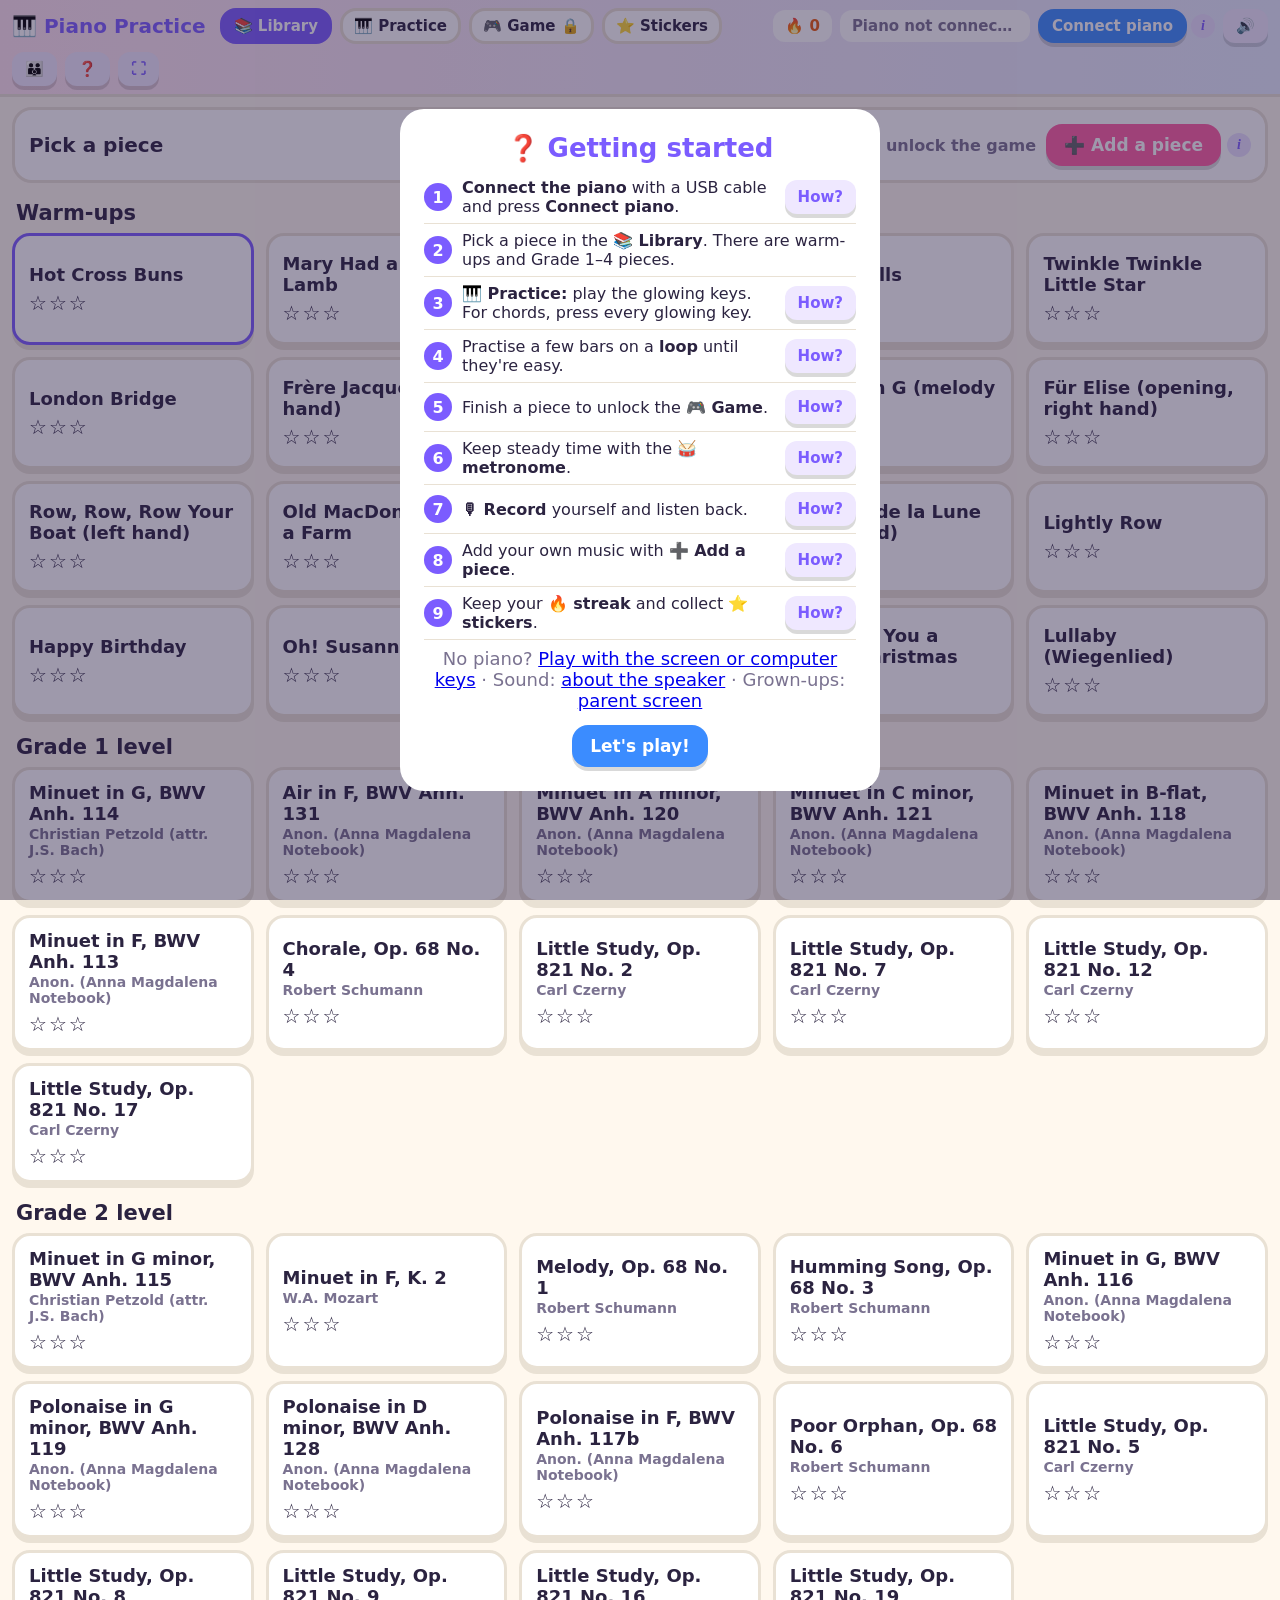
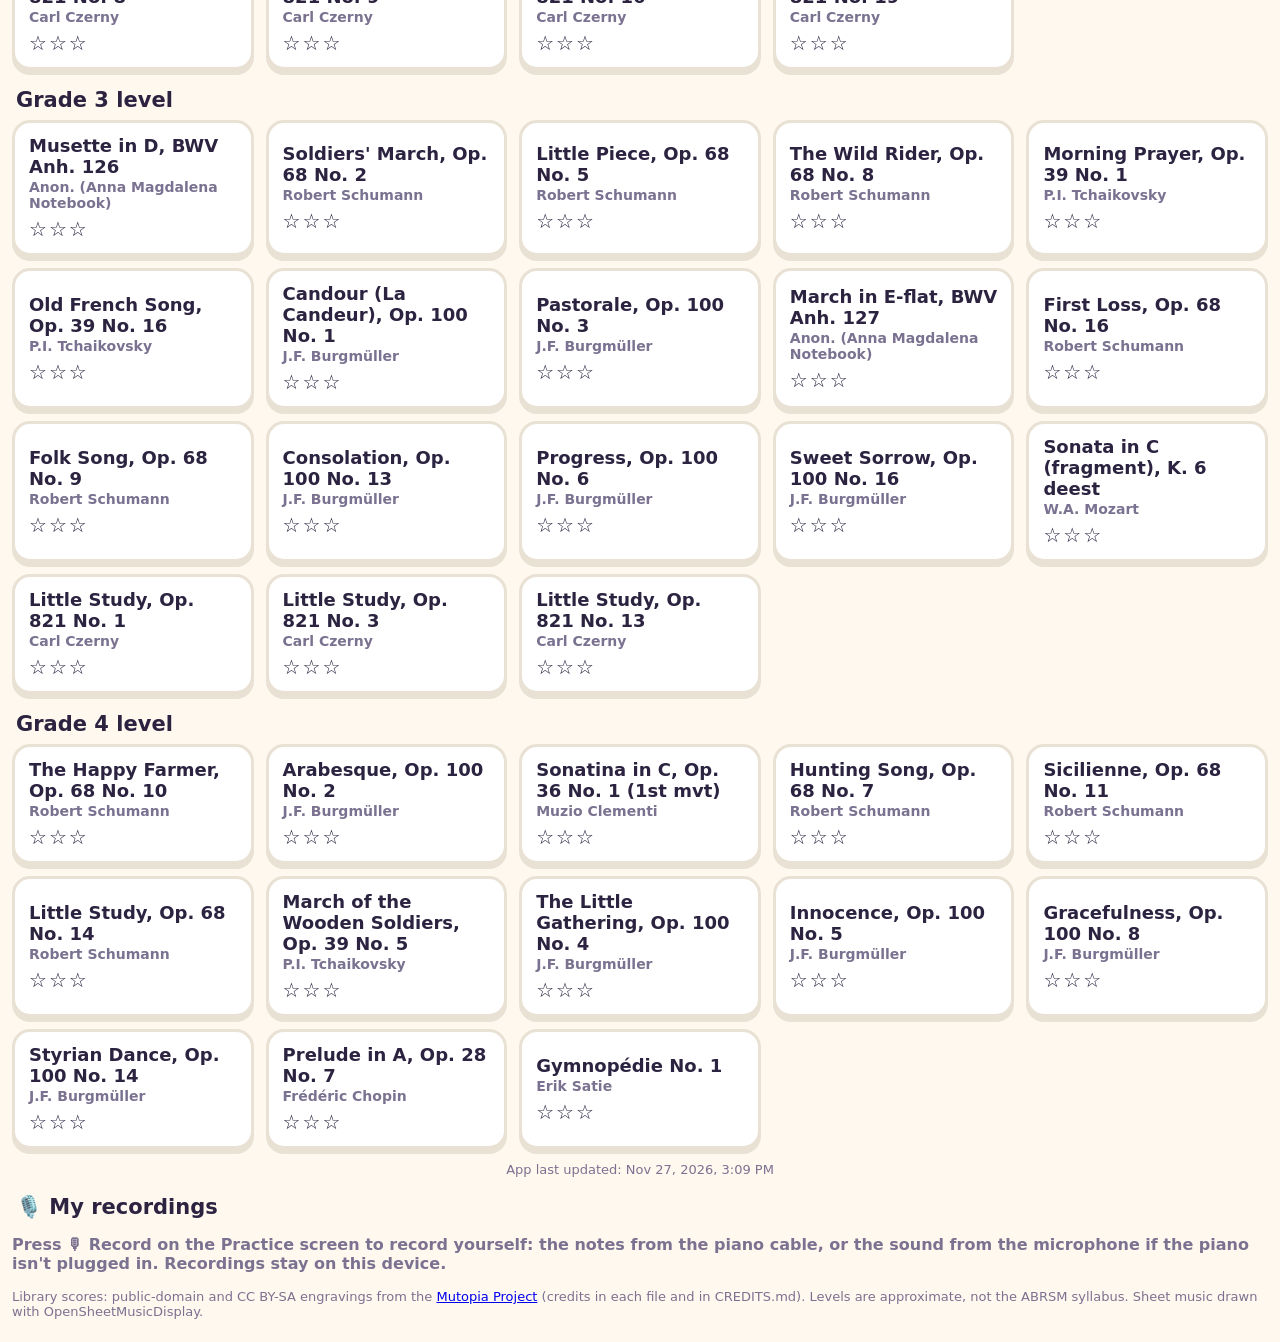
==== index.html @ 5d1c5617 "Celebrations with GSAP: pop-ups bounce in; result screens play out step by step (counts up, stars po" ====
<!doctype html>
<html lang="en">
<head>
<meta charset="utf-8">
<meta name="app-version" content="20261127150904" data-updated="2026-11-27T15:09:04Z">
<meta name="viewport" content="width=device-width,initial-scale=1">
<meta name="theme-color" content="#7b5cff">
<title>Piano Practice</title>
<link rel="manifest" href="manifest.webmanifest">
<link rel="icon" href="icon.svg" type="image/svg+xml">
<link rel="stylesheet" href="style.css?v=20261127150904">
</head>
<body>
<header>
  <h1 id="appTitle">🎹 Piano Practice</h1>
  <span class="tabs" id="tabs">
    <button data-screen="library" class="active">📚 Library</button>
    <button data-screen="practice">🎹 Practice</button>
    <button data-screen="game" id="gameTab">🎮 Game 🔒</button>
    <button data-screen="stickers">⭐ Stickers</button>
  </span>
  <span class="spacer"></span>
  <span id="streakPill" class="pill">🔥 0</span>
  <span id="status">Piano not connected</span>
  <button id="connectBtn">Connect piano</button>
  <button id="soundBtn" class="ghost small">🔈 Sound: off</button>
  <button id="parentBtn" class="ghost small" title="Grown-ups: hold for 3 seconds">👪</button>
  <button id="kbModeBtn" class="hidden">⌨️</button>
  <button id="helpBtn" class="ghost small" title="Getting started — how everything works">❓</button>
  <button id="fsBtn" class="ghost small" title="Full screen">⛶</button>
</header>
<main>
  <div class="card hidden" id="kbhelp">
    Computer keys: white <kbd>A</kbd><kbd>S</kbd><kbd>D</kbd><kbd>F</kbd><kbd>G</kbd><kbd>H</kbd><kbd>J</kbd><kbd>K</kbd><kbd>L</kbd><kbd>;</kbd><kbd>'</kbd>,
    black <kbd>W</kbd><kbd>E</kbd><kbd>T</kbd><kbd>Y</kbd><kbd>U</kbd><kbd>O</kbd><kbd>P</kbd>. <kbd>Z</kbd>/<kbd>X</kbd> octave down/up, <kbd>A</kbd> = <b id="kbBase">C4</b>.
    You can also tap the keys on screen.
  </div>

  <!-- LIBRARY -->
  <section class="screen active" id="screen-library">
    <div class="card row">
      <b class="big-label">Pick a piece</b>
      <span class="spacer"></span>
      <span id="todayTxt" class="muted"></span>
      <label class="button-like">➕ Add a piece<input type="file" id="importFile" accept=".musicxml,.xml,.mxl,.mid,.midi" hidden></label>
    </div>
    <div id="libList"></div>
    <p id="updatedTxt" class="muted small-print" style="text-align:center"></p>
    <div id="recList"></div>
    <p class="muted small-print" id="credits"></p>
  </section>

  <!-- PRACTICE -->
  <section class="screen" id="screen-practice">
    <div class="card toolbar row">
      <div class="titleblock"><p id="pieceTitle"></p><span id="progressTxt" class="muted"></span></div>
      <span class="seg row" id="handSeg">
        <button data-hand="R" class="small">Right</button>
        <button data-hand="both" class="small">Both</button>
        <button data-hand="L" class="small">Left</button>
      </span>
      <label class="muted">Bars <input type="number" id="barFrom" min="1" value="1">–<input type="number" id="barTo" min="1" value="1"></label>
      <input type="checkbox" id="loopChk" hidden>
      <span class="spacer"></span>
      <button id="metroBtn" class="ghost small">🥁 Metronome</button>
      <button id="recBtn" class="ghost small">🎙 Record</button>
      <span class="btngrp"><button id="listenBtn" class="ghost small">▶ Listen</button>
      <button id="repeatBtn" class="ghost small" aria-pressed="false" title="Start again from the beginning, over and over">🔁 Repeat</button></span>
      <button id="restartBtn" class="ghost small" title="Start again from the first bar">↺</button>
      <button id="zoomOut" class="ghost small" title="Smaller music">A−</button>
      <button id="zoomIn" class="ghost small" title="Bigger music">A+</button>
    </div>
    <div id="metroPanel" class="metropanel card hidden" role="dialog" aria-label="Metronome">
      <div class="row mhead"><b>🥁 Metronome</b><span class="spacer"></span><button id="metroClose" class="hp-x" aria-label="Close">✕</button></div>
      <div class="row" style="justify-content:center"><span id="metroSig" class="badge"></span></div>
      <div id="metroDots" class="dots"></div>
      <div class="row bpmrow"><button id="mMinus" class="ghost">−</button><div class="bpm"><span id="mBpm">100</span><small id="mUnit"></small></div><button id="mPlus" class="ghost">+</button></div>
      <input type="range" id="mSlider" min="30" max="240" aria-label="Tempo">
      <div class="row"><button class="ghost small" data-pct="50">50%</button><button class="ghost small" data-pct="75">75%</button><button class="ghost small" data-pct="100" title="Back to the speed in the music">Song</button><button class="ghost small" id="mTap">👆 Tap</button></div>
      <div class="row"><label class="muted">Beats per bar <select id="mBeats"></select></label><label class="muted"><input type="checkbox" id="mAccent">Accent beat 1</label></div>
      <div class="row"><label class="muted">Sound <select id="mSound"><option value="drum">🥁 Drum</option><option value="wood">🪵 Woodblock</option><option value="tick">🖌️ Soft tick</option></select></label></div>
      <div class="row"><label class="muted">Volume <input type="range" id="mVol" min="0" max="100"></label><span class="spacer"></span><button id="mStart">▶ Start</button></div>
      <p class="muted small-print" id="mNote"></p>
    </div>
    <div class="card sheetcard" id="sheetCard"><div id="cheer"></div><div id="sheet"></div></div>
    <div class="rollwrap hidden" id="rollWrap"><div id="cheer2"></div><canvas id="rollCanvas"></canvas></div>
  </section>

  <!-- STICKERS -->
  <section class="screen" id="screen-stickers"><div id="stickerBody"></div></section>

  <!-- PARENT -->
  <section class="screen" id="screen-parent">
    <div class="card row"><b class="big-label">👪 Parent screen</b><span class="spacer"></span><button class="ghost small" id="parentClose">✕ Close</button></div>
    <div id="parentBody"></div>
  </section>

  <!-- GAME -->
  <section class="screen" id="screen-game">
    <div class="card" id="lockCard"><div id="lockMsg">🔒 Finish one piece in <b>Practice</b> today to unlock the game!</div></div>
    <div class="card hidden" id="gameCard">
      <div class="row">
        <b id="gameTitle" class="big-label"></b>
        <span class="spacer"></span>
        <span class="seg row" id="gHandSeg">
          <button data-hand="R" class="small">Right</button>
          <button data-hand="both" class="small">Both</button>
          <button data-hand="L" class="small">Left</button>
        </span>
        <span class="seg row" id="speedSeg">
          <button data-speed="slow" class="small">🐢 Slow</button>
          <button data-speed="medium" class="small">🐇 Medium</button>
          <button data-speed="fast" class="small">🚀 Full speed</button>
        </span>
        <span class="btngrp"><button id="gZoomOut" class="ghost small" title="Smaller music">A−</button><button id="gZoomIn" class="ghost small" title="Bigger music">A+</button></span>
        <button id="startGameBtn">▶ Start</button>
      </div>
      <div id="gameHud"><span>Score: <b id="hudScore">0</b></span><span>Combo: <b id="hudCombo">0</b></span><span id="hudMsg"></span></div>
    </div>
  </section>

  <div class="card kbcard" id="kbCard">
    <canvas id="gameCanvas" class="hidden"></canvas>
    <div class="kbrow"><div class="kbend" id="kbLo"></div><div class="kb" id="kb"></div><div class="kbend" id="kbHi"></div></div>
  </div>
</main>

<div id="modal"><div class="box" id="modalBox"></div></div>
<canvas id="confetti"></canvas>
<div id="loading" class="hidden">Loading music…</div>

<script src="vendor/opensheetmusicdisplay.min.js?v=20261127150904"></script>
<script src="app.js?v=20261127150904"></script>
<script src="progress.js?v=20261127150904"></script>
<script src="metronome.js?v=20261127150904"></script>
<script src="help.js?v=20261127150904"></script>
<script src="vendor/gsap.min.js?v=20261127150904"></script>
<script src="celebrate.js?v=20261127150904"></script>
</body>
</html>
---- style.css ----
:root{
  --bg:#fff8ee; --panel:#fff; --ink:#2b2340; --muted:#7a7290;
  --blue:#3b8cff; --green:#2fb36b; --orange:#ff9a3c; --pink:#ff5fa2; --purple:#7b5cff; --line:#e9e1d4;
  --rh:#3b8cff; --lh:#b44dff;
}
*{box-sizing:border-box}
html,body{margin:0;background:var(--bg);color:var(--ink);font-family:"Nunito","Segoe UI Rounded","Segoe UI",system-ui,sans-serif}
.hidden{display:none!important}
button,.button-like{font:inherit;cursor:pointer;border:0;border-radius:16px;padding:11px 18px;font-size:17px;font-weight:700;
  background:var(--blue);color:#fff;box-shadow:0 4px 0 rgba(0,0,0,.15);display:inline-block;user-select:none}
button:active,.button-like:active{transform:translateY(2px);box-shadow:0 2px 0 rgba(0,0,0,.15)}
button.ghost{background:#efe8ff;color:var(--purple)}
button.small{font-size:15px;padding:8px 13px;border-radius:12px}
button:disabled{opacity:.45;cursor:not-allowed}
.button-like{background:var(--pink)}
header{display:flex;flex-wrap:wrap;align-items:center;gap:8px;padding:8px 12px;margin-bottom:10px;background:linear-gradient(90deg,#ffe3f0,#e6ecff);border-bottom:3px solid var(--line)}
header h1{margin:0 6px 0 0;font-size:22px;color:var(--purple)}
.tabs{display:flex;gap:8px;flex-wrap:wrap}
.tabs button{background:#fff;color:var(--ink);border:3px solid var(--line);box-shadow:none;padding:7px 14px;font-size:16px}
.tabs button.active{background:var(--purple);color:#fff;border-color:var(--purple)}
#status{font-size:15px;font-weight:700;color:var(--muted);padding:7px 12px;border-radius:12px;background:#fff}
#status.on{color:#fff;background:var(--green)}
main{padding:0 12px 10px;max-width:1500px;margin:0 auto}
.screen{display:none}.screen.active{display:block}
.card{background:var(--panel);border-radius:20px;padding:14px;border:3px solid var(--line);margin-bottom:12px}
.row{display:flex;flex-wrap:wrap;gap:10px;align-items:center}
.spacer{flex:1}
.muted{color:var(--muted);font-weight:700}
.big-label{font-size:20px}
.small-print{font-size:13px;font-weight:400}
kbd{background:#f1ecff;border-radius:6px;padding:1px 6px;margin:0 1px;font-weight:700;color:var(--purple)}
input[type=number]{width:54px;font:inherit;font-size:16px;padding:4px 6px;border-radius:8px;border:2px solid var(--line)}
input[type=checkbox]{transform:scale(1.3);margin:0 4px}

/* library */
.grade h2{margin:18px 4px 8px;font-size:21px}
.grid{display:grid;grid-template-columns:repeat(auto-fill,minmax(220px,1fr));gap:12px}
.piece{position:relative;text-align:left;background:#fff;color:var(--ink);border:3px solid var(--line);box-shadow:0 5px 0 var(--line);border-radius:18px;padding:12px 14px;min-height:112px}
.piece .t{font-size:18px;margin:0 0 2px}
.piece .c{font-size:14px;color:var(--muted);font-weight:700}
.piece .stars{font-size:20px;letter-spacing:2px;margin-top:6px}
.piece.current{border-color:var(--purple)}
.piece .del{position:absolute;top:6px;right:8px;background:none;box-shadow:none;color:#b9b0c8;padding:2px 6px;font-size:16px}
.piece .edit{position:absolute;top:6px;right:34px;color:#b9b0c8;padding:2px 6px;font-size:16px;cursor:pointer}

/* practice */
.toolbar{padding:8px 12px;gap:8px}
.titleblock{max-width:34%}
.titleblock p{font-size:18px;font-weight:800;margin:0;white-space:nowrap;overflow:hidden;text-overflow:ellipsis}
.titleblock span{font-size:14px}
#cheer,#cheer2{position:sticky;top:0;float:right;z-index:5;font-size:17px;font-weight:800;color:#fff;background:var(--green);border-radius:12px;padding:4px 12px;margin:2px}
#cheer:empty,#cheer2:empty{display:none}
#cheer.soft,#cheer2.soft{background:var(--orange)}
.rollwrap{position:relative}.rollwrap #cheer2{position:absolute;right:8px;top:8px}
.sheetcard{padding:6px;height:50vh;overflow:auto;-webkit-overflow-scrolling:touch;margin-bottom:10px}
#sheet{min-height:120px}
#rollCanvas{display:block;width:100%;height:40vh;min-height:160px;background:linear-gradient(#241c3f,#3b2e66);border-radius:18px;margin-bottom:12px}
.seg button{background:#fff;color:var(--ink);border:3px solid var(--line);box-shadow:none}
.seg button.active{background:var(--pink);color:#fff;border-color:var(--pink)}
.legend{display:inline-block;width:14px;height:14px;border-radius:4px;vertical-align:middle;margin:0 4px}

/* keyboard */
.kbcard{padding:8px;margin-bottom:0}
#gameCard{padding:8px 12px}
.kbrow{display:flex;align-items:stretch;gap:6px}
.kbend{flex:0 0 46px;display:flex;flex-direction:column;align-items:center;justify-content:center;border-radius:10px;background:#f3eefc;color:#5b4a86;line-height:1.15;text-align:center}
.kbend b{font-size:17px;font-weight:900}
.kbend small{font-size:12px;font-weight:800;color:#8a7bb0}
.kb{flex:1;min-width:0;position:relative;display:flex;height:150px;user-select:none;-webkit-user-select:none;touch-action:none}
.kb .w{flex:1;position:relative;background:#fff;border:2px solid #cfc6b8;border-top:0;border-radius:0 0 9px 9px;margin-right:-2px;
  display:flex;align-items:flex-end;justify-content:center;padding-bottom:6px;font-weight:800;color:#b8afc4;font-size:12px;overflow:hidden}
.kb .b{position:absolute;top:0;height:62%;background:#2b2340;border-radius:0 0 6px 6px;z-index:2}
.kb .key.tR{background:var(--rh)!important;color:#fff;box-shadow:0 0 16px var(--rh)}
.kb .key.tL{background:var(--lh)!important;color:#fff;box-shadow:0 0 16px var(--lh)}
.kb .key.done{background:var(--green)!important;color:#fff}
.kb .key.ok{background:var(--green)!important;color:#fff}
.kb .key.bad{background:var(--orange)!important;color:#fff}
.kb .key.down{filter:brightness(.8)}
.kb .w.midc::before{content:"";position:absolute;bottom:28px;width:10px;height:10px;border-radius:50%;background:var(--pink)}
.kb .w.midc{color:var(--pink)}

/* game */
#gameCanvas{display:block;width:100%;height:46vh;min-height:160px;background:linear-gradient(#241c3f,#3b2e66);border-radius:16px 16px 0 0}
#gameHud{display:flex;gap:18px;font-weight:800;font-size:19px;margin-top:8px}
#hudMsg{color:var(--pink)}
#lockMsg{font-size:21px;text-align:center;padding:36px 10px}

/* modal */
#modal{position:fixed;inset:0;background:rgba(40,30,70,.45);display:none;align-items:center;justify-content:center;z-index:50;padding:16px}
#modal.show{display:flex}
#modal .box{background:#fff;border-radius:24px;padding:24px;max-width:480px;width:100%;text-align:center;max-height:90vh;overflow:auto}
#modal h2{margin:0 0 8px;font-size:26px;color:var(--purple)}
#modal .big{font-size:42px;margin:6px 0}
#modal p{font-size:18px;margin:8px 0}
#modal .row{justify-content:center;margin-top:14px}
#modal input[type=text]{font:inherit;font-size:18px;padding:8px 10px;border-radius:10px;border:2px solid var(--line);width:100%}
#confetti{position:fixed;inset:0;pointer-events:none;z-index:60}
#loading{position:fixed;inset:0;display:flex;align-items:center;justify-content:center;background:rgba(255,248,238,.8);font-size:24px;font-weight:800;color:var(--purple);z-index:40}
@media (max-width:700px){ header h1{font-size:20px} .kb{height:130px} .kbend{flex-basis:38px} .kbend b{font-size:14px} button{font-size:15px} }

/* stage 2 */
.pill{font-size:15px;font-weight:800;padding:7px 12px;border-radius:12px;background:#fff;color:#e8590c}
#parentBtn{position:relative;overflow:hidden}
#parentBtn.holding{background:linear-gradient(90deg,#ffd84a 0,#ffd84a 100%) no-repeat;background-size:0% 100%;animation:hold 3s linear forwards}
@keyframes hold{to{background-size:100% 100%}}
#recBtn.recording{background:#e03131;color:#fff;animation:recpulse 1.2s infinite}
@keyframes recpulse{50%{opacity:.75}}
.kb .key.watch{outline:4px solid var(--orange);outline-offset:-4px}
.recrow{padding:10px 14px}
.streakstars{font-size:26px;letter-spacing:2px;margin:8px 0}
.stickergrid{display:grid;grid-template-columns:repeat(auto-fill,minmax(150px,1fr));gap:12px}
.sticker{background:#fff;border:3px dashed var(--line);border-radius:18px;padding:14px;text-align:center;font-weight:800;color:#b9b0c8}
.sticker .e{font-size:44px;filter:grayscale(1);opacity:.35}
.sticker.got{border-style:solid;border-color:var(--yellow,#ffd84a);color:var(--ink);background:#fffbea}
.sticker.got .e{filter:none;opacity:1}
.pgrid{display:grid;grid-template-columns:repeat(auto-fit,minmax(300px,1fr));gap:12px}
.card h3{margin:0 0 8px;color:var(--purple)}
.bigstat{font-size:30px;font-weight:900;margin:4px 0}.bigstat span{font-size:16px;color:var(--muted)}
.chart{width:100%;height:auto;display:block}
.tablewrap{overflow-x:auto}
table{border-collapse:collapse;width:100%;font-size:15px}
th,td{text-align:left;padding:6px 8px;border-bottom:1px solid var(--line)}
th{color:var(--muted)}
.settings{display:grid;grid-template-columns:repeat(auto-fit,minmax(280px,1fr));gap:10px 18px;margin-bottom:12px}
.settings label{font-weight:700}
.settings input[type=text],.settings input[type=password],.settings select{font:inherit;font-size:16px;padding:5px 8px;border-radius:8px;border:2px solid var(--line);margin-left:6px}
#modal input[type=password]{font:inherit;font-size:24px;letter-spacing:8px;text-align:center;padding:8px;border-radius:10px;border:2px solid var(--line);width:180px}
.tabs button{padding:6px 11px;font-size:15px}
#status{max-width:190px;white-space:nowrap;overflow:hidden;text-overflow:ellipsis}
header #connectBtn{padding:8px 14px;font-size:15px}
header h1{font-size:20px}

/* help */
.info{width:24px;height:24px;padding:0;border-radius:50%;font:italic 800 14px Georgia,serif;background:#e8e0ff;color:var(--purple);box-shadow:none;flex:none;margin-left:-4px;line-height:24px}
.info:active{transform:none}
#status[data-help],#streakPill{cursor:pointer}
.helppop{position:fixed;z-index:70;background:#fff;border:3px solid var(--purple);border-radius:18px;box-shadow:0 12px 34px rgba(40,30,70,.28);max-height:80vh;overflow:auto;font-size:16px}
.helppop::before{content:"";position:absolute;top:-10px;left:calc(var(--ax,50%) - 9px);border:9px solid transparent;border-top:0;border-bottom-color:var(--purple)}
.helppop.above::before{top:auto;bottom:-10px;border-bottom:0;border-top:9px solid var(--purple)}
.helppop.center{left:50%!important;top:50%!important;transform:translate(-50%,-50%)}
.helppop.center::before{display:none}
.hp-h{display:flex;align-items:center;gap:8px;padding:10px 12px 6px 16px;font-size:18px;color:var(--purple);position:sticky;top:0;background:#fff}
.hp-h b{flex:1}
.hp-x{background:none;color:var(--muted);box-shadow:none;padding:4px 8px;font-size:18px}
.hp-b{padding:0 16px 12px}
.hp-b ol,.hp-b ul{padding-left:22px;margin:6px 0}.hp-b li{margin:5px 0}.hp-b p{margin:8px 0}
.hp-b .ok{color:var(--green);font-weight:800}.hp-b .rh{color:var(--rh);font-weight:800}.hp-b .lh{color:var(--lh);font-weight:800}.hp-b .bad{color:var(--orange);font-weight:800}
.hp-b code{background:#f1ecff;border-radius:5px;padding:0 4px}
ol.gs{list-style:none;padding:0;text-align:left;margin:6px 0}
ol.gs li{display:flex;align-items:center;gap:10px;padding:7px 0;border-bottom:1px solid var(--line);font-size:16px}
ol.gs li span:nth-child(2){flex:1}
.gs-n{flex:none;width:28px;height:28px;border-radius:50%;background:var(--purple);color:#fff;font-weight:900;display:flex;align-items:center;justify-content:center}

/* metronome */
#screen-practice{position:relative}
.metropanel{position:absolute;right:4px;top:62px;z-index:30;width:340px;max-width:calc(100vw - 32px);box-shadow:0 12px 30px rgba(40,30,70,.25);border-color:var(--purple)}
.metropanel .row{margin:6px 0}
.badge{font-size:13px;font-weight:800;background:#f1ecff;color:var(--purple);border-radius:10px;padding:3px 8px}
.dots{display:flex;gap:8px;justify-content:center;margin:8px 0}
.dots .dot{width:36px;height:36px;border-radius:50%;background:#eee8f8;color:#9b92ad;font-weight:900;display:flex;align-items:center;justify-content:center;transition:background .06s}
.dots .dot.lit{background:var(--blue);color:#fff;transform:scale(1.12)}
.dots .dot.one.lit{background:var(--pink)}
.bpmrow{justify-content:center}
.bpmrow button{font-size:26px;width:54px;padding:6px 0}
.bpm{text-align:center;min-width:150px}.bpm span{font-size:42px;font-weight:900;color:var(--ink);display:block;line-height:1}
.bpm small{font-size:12px;color:var(--muted);font-weight:700}
#mSlider{width:100%}
#metroBtn.running,#repeatBtn.on{background:var(--purple);color:#fff}
.btngrp{display:inline-flex;align-items:center;gap:6px;flex-wrap:nowrap}
#metroBtn.tick{box-shadow:0 0 0 4px rgba(59,140,255,.5)}
#metroBtn.tick1{box-shadow:0 0 0 5px rgba(255,95,162,.65)}
.metropanel .row{gap:6px}.metropanel .mhead{margin:0}
#metroPanel [data-pct],#mTap{flex:1}
.sheetcard.mini{margin-bottom:8px}
.sheetcard.mini.offgame{display:none}
/* desktop Game: falling notes + keyboard on the left, a narrow scrolling music column on the right */
body.game-wide #screen-game .sheetcard.mini{position:absolute;margin:0;z-index:3;box-sizing:border-box}

/* celebrations (celebrate.js) */
.popstar{display:inline-block}
.newst{display:inline-block}
.flyst{position:fixed;z-index:70;font-size:34px;pointer-events:none;will-change:left,top,transform}
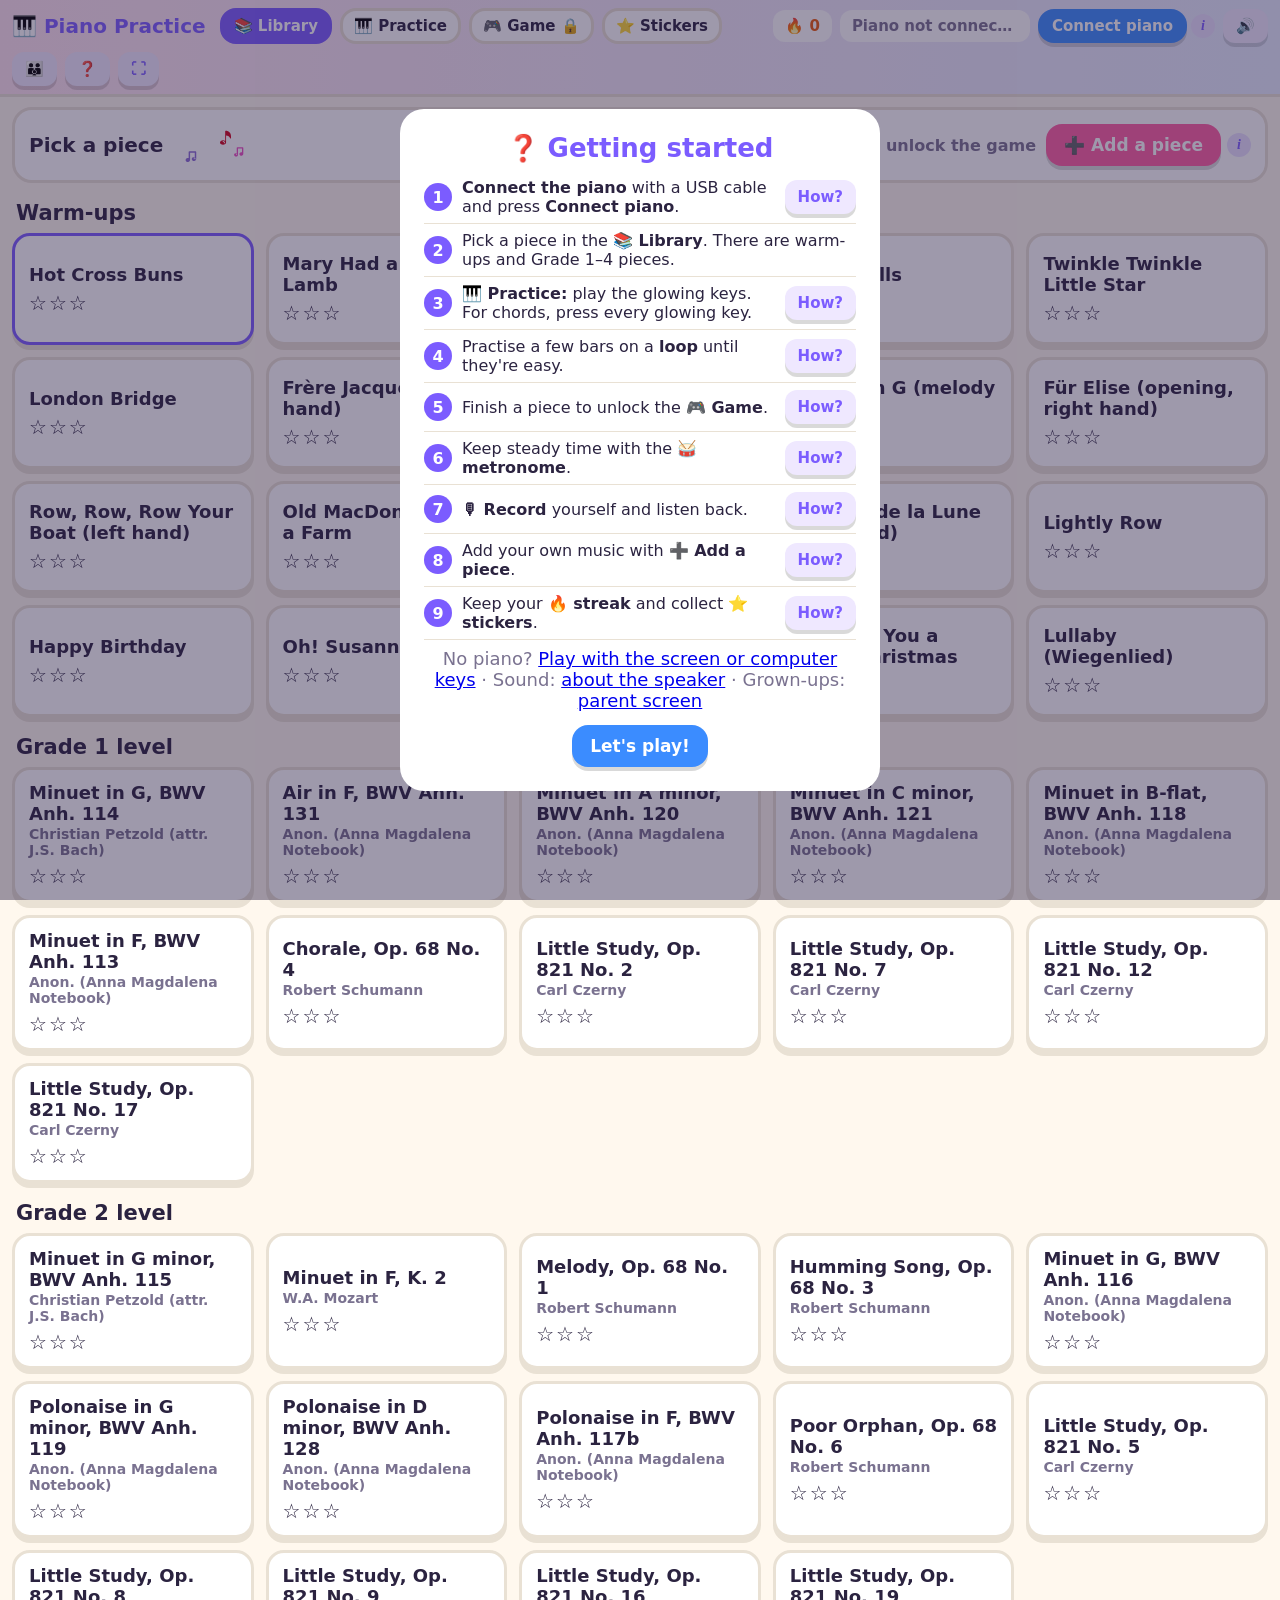
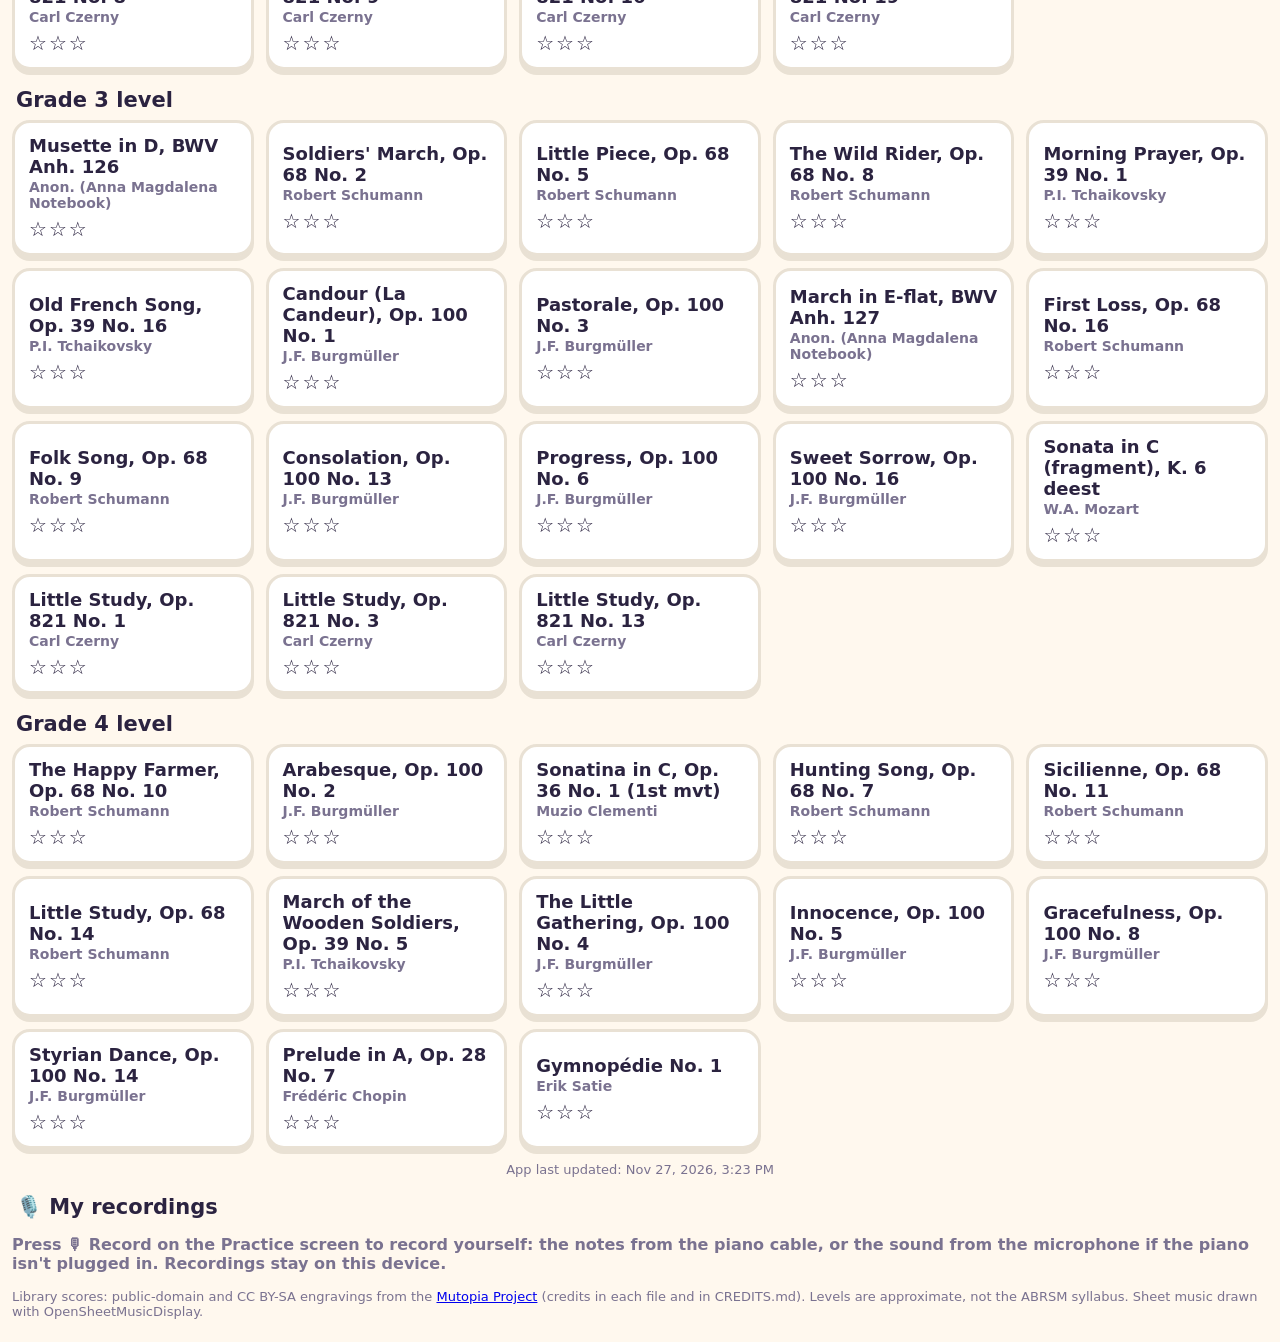
==== commit 7833809b: "Lottie animations: trophy (game end), level complete (piece finished), gift (new sticker), music not" ====
--- a/index.html
+++ b/index.html
@@ -2,13 +2,13 @@
 <html lang="en">
 <head>
 <meta charset="utf-8">
-<meta name="app-version" content="20261127150904" data-updated="2026-11-27T15:09:04Z">
+<meta name="app-version" content="20261127152354" data-updated="2026-11-27T15:23:54Z">
 <meta name="viewport" content="width=device-width,initial-scale=1">
 <meta name="theme-color" content="#7b5cff">
 <title>Piano Practice</title>
 <link rel="manifest" href="manifest.webmanifest">
 <link rel="icon" href="icon.svg" type="image/svg+xml">
-<link rel="stylesheet" href="style.css?v=20261127150904">
+<link rel="stylesheet" href="style.css?v=20261127152354">
 </head>
 <body>
 <header>
@@ -39,7 +39,7 @@
   <!-- LIBRARY -->
   <section class="screen active" id="screen-library">
     <div class="card row">
-      <b class="big-label">Pick a piece</b>
+      <b class="big-label">Pick a piece</b><span class="lot hdr" data-lot="music-notes"></span>
       <span class="spacer"></span>
       <span id="todayTxt" class="muted"></span>
       <label class="button-like">➕ Add a piece<input type="file" id="importFile" accept=".musicxml,.xml,.mxl,.mid,.midi" hidden></label>
@@ -129,12 +129,13 @@
 <canvas id="confetti"></canvas>
 <div id="loading" class="hidden">Loading music…</div>
 
-<script src="vendor/opensheetmusicdisplay.min.js?v=20261127150904"></script>
-<script src="app.js?v=20261127150904"></script>
-<script src="progress.js?v=20261127150904"></script>
-<script src="metronome.js?v=20261127150904"></script>
-<script src="help.js?v=20261127150904"></script>
-<script src="vendor/gsap.min.js?v=20261127150904"></script>
-<script src="celebrate.js?v=20261127150904"></script>
+<script src="vendor/opensheetmusicdisplay.min.js?v=20261127152354"></script>
+<script src="app.js?v=20261127152354"></script>
+<script src="progress.js?v=20261127152354"></script>
+<script src="metronome.js?v=20261127152354"></script>
+<script src="help.js?v=20261127152354"></script>
+<script src="vendor/gsap.min.js?v=20261127152354"></script>
+<script src="celebrate.js?v=20261127152354"></script>
+<script src="anims.js?v=20261127152354"></script>
 </body>
 </html>
--- a/style.css
+++ b/style.css
@@ -180,3 +180,9 @@
 .popstar{display:inline-block}
 .newst{display:inline-block}
 .flyst{position:fixed;z-index:70;font-size:34px;pointer-events:none;will-change:left,top,transform}
+/* Lottie animations (anims.js) */
+.lot{display:block;margin:0 auto;pointer-events:none}
+#modal .lot{width:100%;max-width:300px;height:150px}
+#modal .lot.gift{height:110px}
+.lot.hdr{display:inline-block;width:84px;height:60px;vertical-align:middle;margin:-18px 0 -18px 4px}
+.lot.buddy{float:right;width:110px;height:98px;margin:-8px -4px 0 8px}
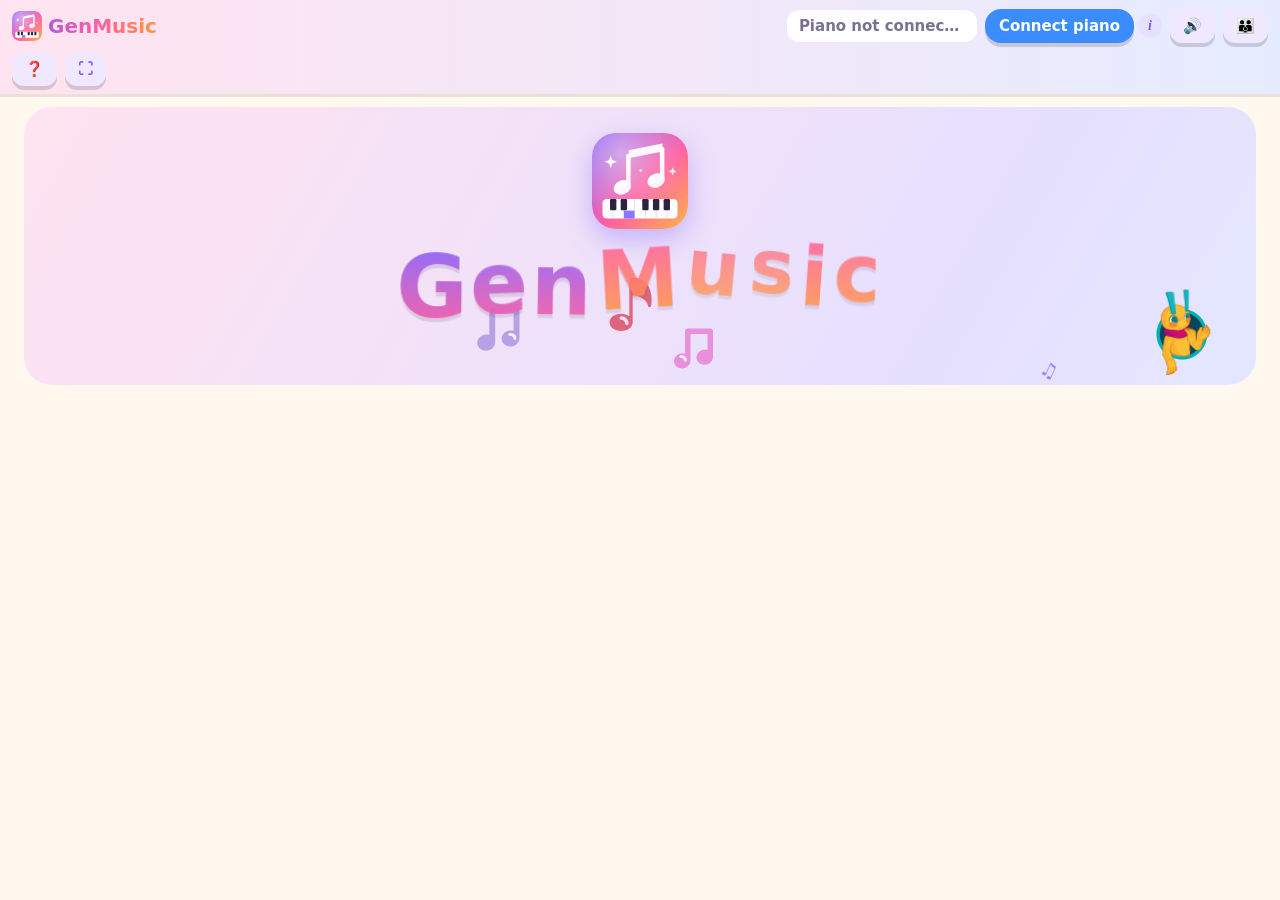
==== commit 6c329f0b: "GenMusic: new name and icon; home page (animated logo, floating notes, Lottie) with Who's playing? c" ====
--- a/index.html
+++ b/index.html
@@ -2,17 +2,19 @@
 <html lang="en">
 <head>
 <meta charset="utf-8">
-<meta name="app-version" content="20261127152354" data-updated="2026-11-27T15:23:54Z">
+<meta name="app-version" content="20261127152826" data-updated="2026-11-27T15:28:26Z">
 <meta name="viewport" content="width=device-width,initial-scale=1">
 <meta name="theme-color" content="#7b5cff">
-<title>Piano Practice</title>
+<title>GenMusic</title>
 <link rel="manifest" href="manifest.webmanifest">
 <link rel="icon" href="icon.svg" type="image/svg+xml">
-<link rel="stylesheet" href="style.css?v=20261127152354">
+<link rel="apple-touch-icon" href="icon-192.png">
+<link rel="stylesheet" href="style.css?v=20261127152826">
 </head>
 <body>
 <header>
-  <h1 id="appTitle">🎹 Piano Practice</h1>
+  <h1 id="appTitle" class="brandhome" title="Home"><img src="icon.svg" alt="" class="brandimg">GenMusic</h1>
+  <button id="playerChip" class="ghost small brandhome"></button>
   <span class="tabs" id="tabs">
     <button data-screen="library" class="active">📚 Library</button>
     <button data-screen="practice">🎹 Practice</button>
@@ -87,6 +89,17 @@
   </section>
 
   <!-- STICKERS -->
+  <section class="screen" id="screen-home">
+    <div class="hero">
+      <div class="lot heroNotes" data-lot="music-notes"></div>
+      <img src="icon.svg" alt="" class="heroIcon">
+      <h1 class="logo" id="logo">GenMusic</h1>
+      <p class="tag">Play, learn and collect stars 🎶</p>
+      <div class="lot heroBuddy" data-lot="buddy"></div>
+    </div>
+    <h2 class="who">Who's playing?</h2>
+    <div class="players" id="playerList"></div>
+  </section>
   <section class="screen" id="screen-stickers"><div id="stickerBody"></div></section>
 
   <!-- PARENT -->
@@ -129,13 +142,14 @@
 <canvas id="confetti"></canvas>
 <div id="loading" class="hidden">Loading music…</div>
 
-<script src="vendor/opensheetmusicdisplay.min.js?v=20261127152354"></script>
-<script src="app.js?v=20261127152354"></script>
-<script src="progress.js?v=20261127152354"></script>
-<script src="metronome.js?v=20261127152354"></script>
-<script src="help.js?v=20261127152354"></script>
-<script src="vendor/gsap.min.js?v=20261127152354"></script>
-<script src="celebrate.js?v=20261127152354"></script>
-<script src="anims.js?v=20261127152354"></script>
+<script src="vendor/opensheetmusicdisplay.min.js?v=20261127152826"></script>
+<script src="app.js?v=20261127152826"></script>
+<script src="progress.js?v=20261127152826"></script>
+<script src="metronome.js?v=20261127152826"></script>
+<script src="help.js?v=20261127152826"></script>
+<script src="vendor/gsap.min.js?v=20261127152826"></script>
+<script src="celebrate.js?v=20261127152826"></script>
+<script src="anims.js?v=20261127152826"></script>
+<script src="home.js?v=20261127152826"></script>
 </body>
 </html>
--- a/style.css
+++ b/style.css
@@ -186,3 +186,42 @@
 #modal .lot.gift{height:110px}
 .lot.hdr{display:inline-block;width:84px;height:60px;vertical-align:middle;margin:-18px 0 -18px 4px}
 .lot.buddy{float:right;width:110px;height:98px;margin:-8px -4px 0 8px}
+
+/* GenMusic brand + home (home.js) */
+.brandhome{cursor:pointer}
+header h1.brandhome{display:flex;align-items:center;gap:6px;background:linear-gradient(90deg,#7b5cff,#ff5fa2 60%,#ff9a3c);-webkit-background-clip:text;background-clip:text;color:transparent;font-weight:900}
+.brandimg{width:30px;height:30px;border-radius:8px}
+#playerChip{display:flex;align-items:center;gap:6px;padding:6px 12px}
+#playerChip .av{font-size:20px;line-height:1}
+body.on-home header .tabs,body.on-home #streakPill{visibility:hidden}
+body.on-home #playerChip{display:none}
+#screen-home{padding:0 12px 24px}
+.hero{position:relative;overflow:hidden;text-align:center;border-radius:28px;padding:26px 12px 22px;margin-bottom:14px;
+  background:linear-gradient(120deg,#ffe3f0,#e6e0ff,#dff3ff,#fff1d6,#ffe3f0);background-size:300% 300%;animation:heroGlow 14s ease-in-out infinite}
+@keyframes heroGlow{0%,100%{background-position:0% 50%}50%{background-position:100% 50%}}
+.heroNotes{position:absolute;inset:0;width:100%!important;height:100%!important;opacity:.55}
+.heroIcon{position:relative;width:96px;height:96px;border-radius:24px;box-shadow:0 10px 26px rgba(123,92,255,.35)}
+.logo{position:relative;margin:10px 0 4px;font-size:clamp(46px,9vw,88px);font-weight:900;letter-spacing:1px;line-height:1.05}
+.logo .ch{display:inline-block;background:linear-gradient(180deg,#8b6cff,#ff5fa2);-webkit-background-clip:text;background-clip:text;color:transparent;filter:drop-shadow(0 4px 0 rgba(43,35,64,.12))}
+.logo .ch:nth-child(n+4){background:linear-gradient(180deg,#ff5fa2,#ff9a3c);-webkit-background-clip:text;background-clip:text}
+.hero .tag{position:relative;margin:0;font-size:20px;font-weight:800;color:#6a5a96}
+.heroBuddy{position:absolute;right:14px;bottom:6px;width:120px;height:108px}
+.floatnote{position:absolute;font-size:26px;font-weight:900;pointer-events:none;opacity:0;z-index:0}
+.hero .heroIcon,.hero .logo,.hero .tag{z-index:1}
+.who{text-align:center;font-size:28px;margin:6px 0 14px;color:var(--purple)}
+.players{display:flex;flex-wrap:wrap;justify-content:center;gap:14px;max-width:1040px;margin:0 auto}
+.players .playercard{width:190px}
+.playercard{position:relative;display:flex;flex-direction:column;align-items:center;gap:6px;padding:18px 10px 14px;border-radius:24px;
+  background:#fff;color:var(--ink);border:3px solid var(--line);box-shadow:0 6px 0 rgba(0,0,0,.08)}
+.playercard.current{border-color:var(--purple)}
+.playercard .av{font-size:58px;line-height:1.1}
+.playercard .nm{font-size:22px;font-weight:900}
+.playercard .st{font-size:14px;font-weight:700;color:var(--muted)}
+.playercard .edit{position:absolute;top:8px;right:10px;font-size:16px;color:var(--muted);padding:4px 6px;border-radius:8px}
+.playercard .edit:hover{background:#efe8ff}
+.playercard.add{border-style:dashed;background:#fbf8ff}
+.playercard.add .av{color:var(--purple);font-weight:900}
+.avpick{display:flex;flex-wrap:wrap;gap:6px;justify-content:center}
+.avpick button{font-size:26px;padding:6px 8px;border-radius:12px}
+.avpick button.on{background:var(--purple);box-shadow:0 0 0 3px #d9ceff}
+@media (max-width:700px){ .heroBuddy{width:84px;height:76px} .heroIcon{width:72px;height:72px} }
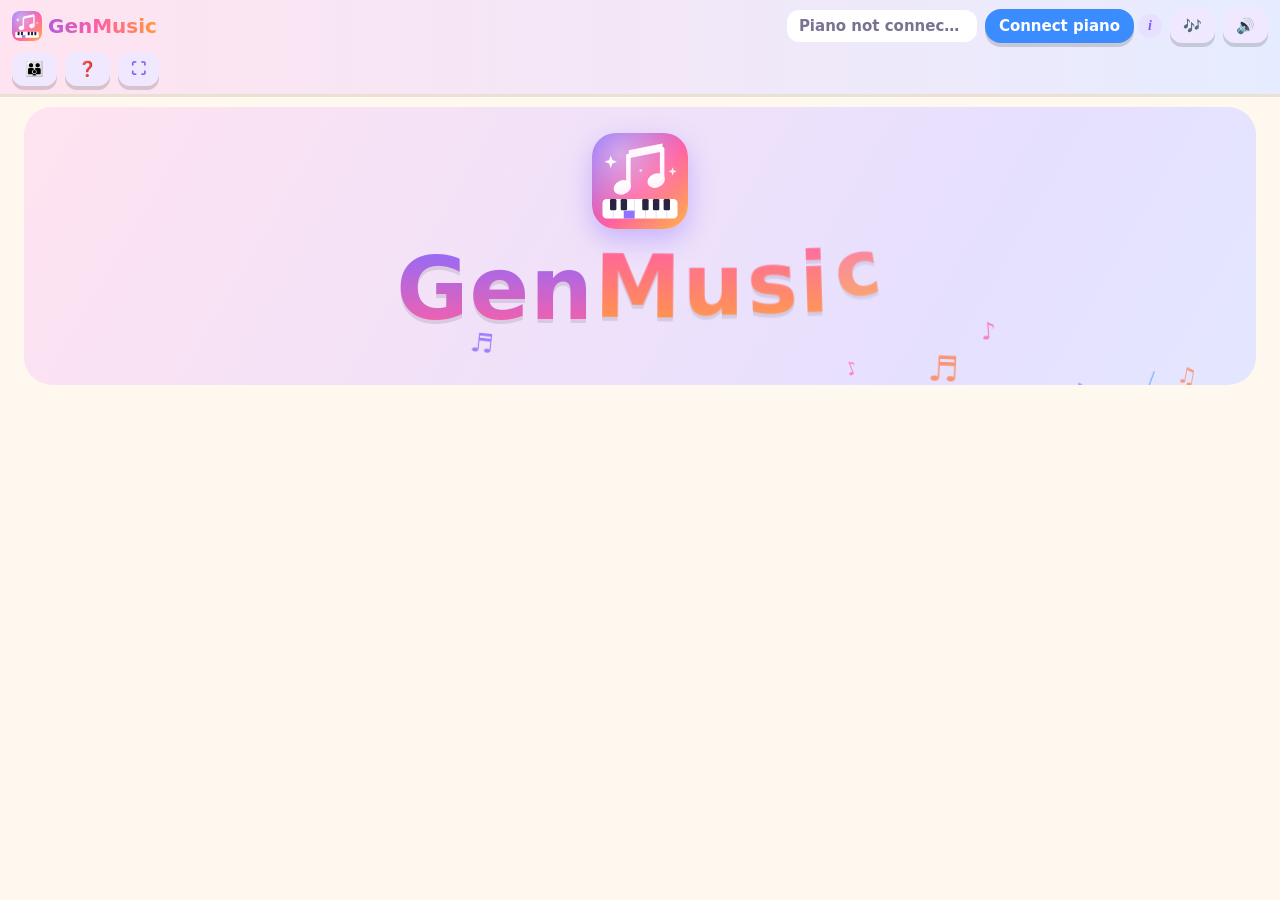
==== commit 479d3019: "Background music: an original gentle piano tune (app's own piano samples) on Home, Library and Stick" ====
--- a/index.html
+++ b/index.html
@@ -2,14 +2,14 @@
 <html lang="en">
 <head>
 <meta charset="utf-8">
-<meta name="app-version" content="20261127152826" data-updated="2026-11-27T15:28:26Z">
+<meta name="app-version" content="20261128081554" data-updated="2026-11-28T08:15:54Z">
 <meta name="viewport" content="width=device-width,initial-scale=1">
 <meta name="theme-color" content="#7b5cff">
 <title>GenMusic</title>
 <link rel="manifest" href="manifest.webmanifest">
 <link rel="icon" href="icon.svg" type="image/svg+xml">
 <link rel="apple-touch-icon" href="icon-192.png">
-<link rel="stylesheet" href="style.css?v=20261127152826">
+<link rel="stylesheet" href="style.css?v=20261128081554">
 </head>
 <body>
 <header>
@@ -25,6 +25,7 @@
   <span id="streakPill" class="pill">🔥 0</span>
   <span id="status">Piano not connected</span>
   <button id="connectBtn">Connect piano</button>
+  <button id="bgmBtn" class="ghost small">🎶</button>
   <button id="soundBtn" class="ghost small">🔈 Sound: off</button>
   <button id="parentBtn" class="ghost small" title="Grown-ups: hold for 3 seconds">👪</button>
   <button id="kbModeBtn" class="hidden">⌨️</button>
@@ -142,14 +143,15 @@
 <canvas id="confetti"></canvas>
 <div id="loading" class="hidden">Loading music…</div>
 
-<script src="vendor/opensheetmusicdisplay.min.js?v=20261127152826"></script>
-<script src="app.js?v=20261127152826"></script>
-<script src="progress.js?v=20261127152826"></script>
-<script src="metronome.js?v=20261127152826"></script>
-<script src="help.js?v=20261127152826"></script>
-<script src="vendor/gsap.min.js?v=20261127152826"></script>
-<script src="celebrate.js?v=20261127152826"></script>
-<script src="anims.js?v=20261127152826"></script>
-<script src="home.js?v=20261127152826"></script>
+<script src="vendor/opensheetmusicdisplay.min.js?v=20261128081554"></script>
+<script src="app.js?v=20261128081554"></script>
+<script src="progress.js?v=20261128081554"></script>
+<script src="metronome.js?v=20261128081554"></script>
+<script src="help.js?v=20261128081554"></script>
+<script src="vendor/gsap.min.js?v=20261128081554"></script>
+<script src="celebrate.js?v=20261128081554"></script>
+<script src="anims.js?v=20261128081554"></script>
+<script src="home.js?v=20261128081554"></script>
+<script src="bgm.js?v=20261128081554"></script>
 </body>
 </html>
--- a/style.css
+++ b/style.css
@@ -225,3 +225,4 @@
 .avpick button{font-size:26px;padding:6px 8px;border-radius:12px}
 .avpick button.on{background:var(--purple);box-shadow:0 0 0 3px #d9ceff}
 @media (max-width:700px){ .heroBuddy{width:84px;height:76px} .heroIcon{width:72px;height:72px} }
+#bgmBtn.off{opacity:.5}
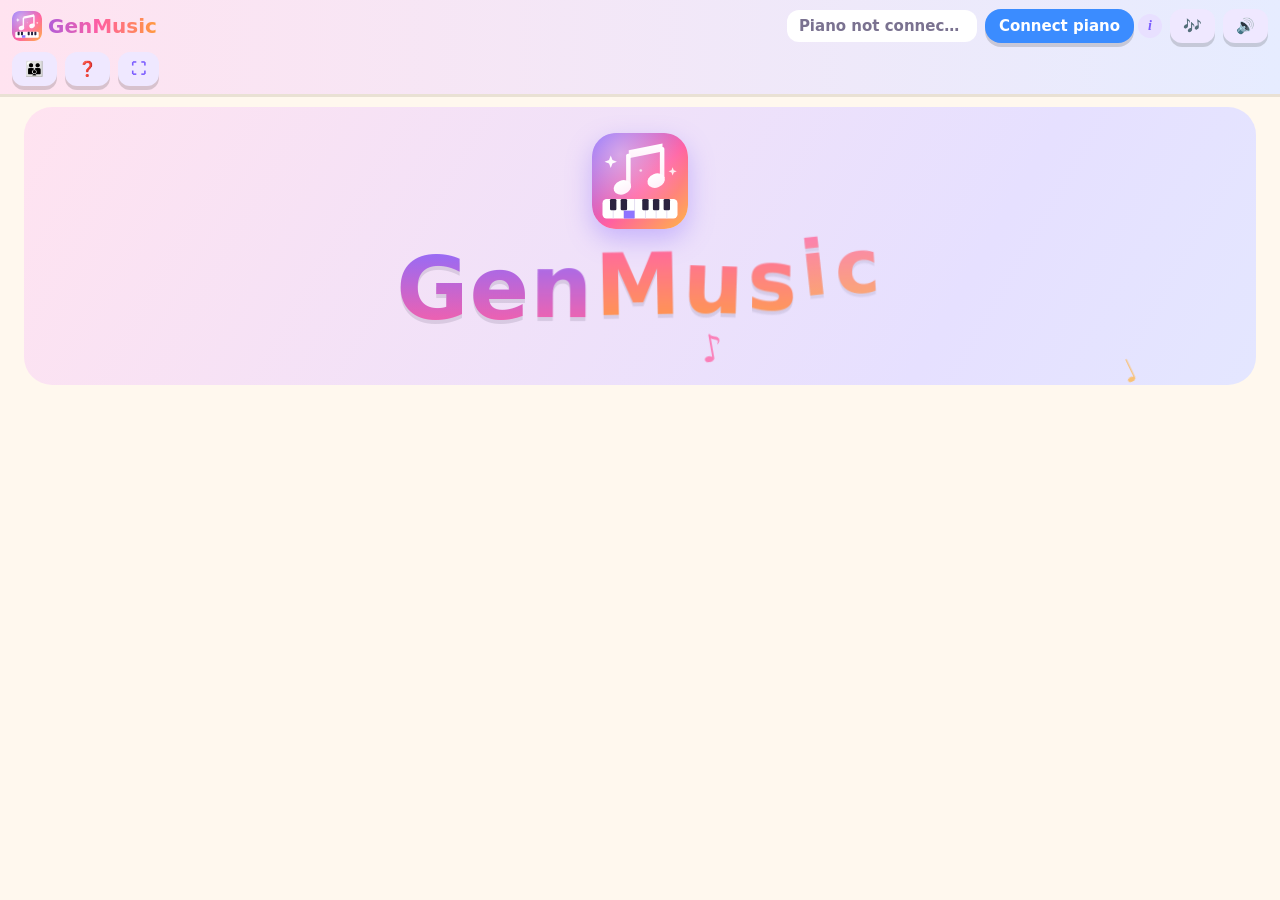
==== commit 2ac76e91: "Game long notes: hit bars keep rolling down into the line and flash while the key is held; notes of " ====
--- a/index.html
+++ b/index.html
@@ -2,14 +2,14 @@
 <html lang="en">
 <head>
 <meta charset="utf-8">
-<meta name="app-version" content="20261128081554" data-updated="2026-11-28T08:15:54Z">
+<meta name="app-version" content="20261128083049" data-updated="2026-11-28T08:30:49Z">
 <meta name="viewport" content="width=device-width,initial-scale=1">
 <meta name="theme-color" content="#7b5cff">
 <title>GenMusic</title>
 <link rel="manifest" href="manifest.webmanifest">
 <link rel="icon" href="icon.svg" type="image/svg+xml">
 <link rel="apple-touch-icon" href="icon-192.png">
-<link rel="stylesheet" href="style.css?v=20261128081554">
+<link rel="stylesheet" href="style.css?v=20261128083049">
 </head>
 <body>
 <header>
@@ -143,15 +143,15 @@
 <canvas id="confetti"></canvas>
 <div id="loading" class="hidden">Loading music…</div>
 
-<script src="vendor/opensheetmusicdisplay.min.js?v=20261128081554"></script>
-<script src="app.js?v=20261128081554"></script>
-<script src="progress.js?v=20261128081554"></script>
-<script src="metronome.js?v=20261128081554"></script>
-<script src="help.js?v=20261128081554"></script>
-<script src="vendor/gsap.min.js?v=20261128081554"></script>
-<script src="celebrate.js?v=20261128081554"></script>
-<script src="anims.js?v=20261128081554"></script>
-<script src="home.js?v=20261128081554"></script>
-<script src="bgm.js?v=20261128081554"></script>
+<script src="vendor/opensheetmusicdisplay.min.js?v=20261128083049"></script>
+<script src="app.js?v=20261128083049"></script>
+<script src="progress.js?v=20261128083049"></script>
+<script src="metronome.js?v=20261128083049"></script>
+<script src="help.js?v=20261128083049"></script>
+<script src="vendor/gsap.min.js?v=20261128083049"></script>
+<script src="celebrate.js?v=20261128083049"></script>
+<script src="anims.js?v=20261128083049"></script>
+<script src="home.js?v=20261128083049"></script>
+<script src="bgm.js?v=20261128083049"></script>
 </body>
 </html>
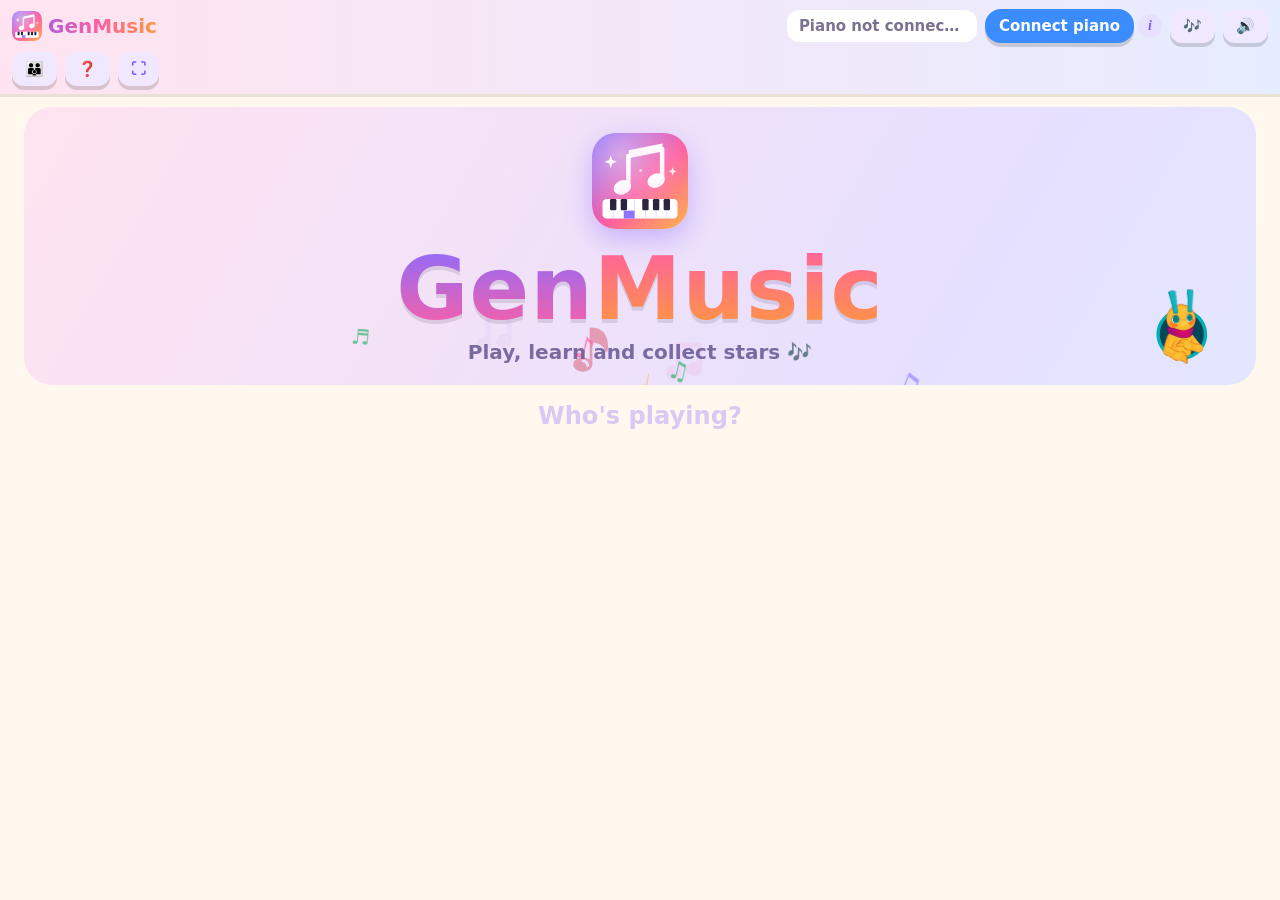
==== commit 71cedf8e: "Combo characters: 13 family-picked dinosaurs/monsters/funky characters (lottie/chars) pop in from th" ====
--- a/index.html
+++ b/index.html
@@ -2,14 +2,14 @@
 <html lang="en">
 <head>
 <meta charset="utf-8">
-<meta name="app-version" content="20261128083049" data-updated="2026-11-28T08:30:49Z">
+<meta name="app-version" content="20261128084556" data-updated="2026-11-28T08:45:56Z">
 <meta name="viewport" content="width=device-width,initial-scale=1">
 <meta name="theme-color" content="#7b5cff">
 <title>GenMusic</title>
 <link rel="manifest" href="manifest.webmanifest">
 <link rel="icon" href="icon.svg" type="image/svg+xml">
 <link rel="apple-touch-icon" href="icon-192.png">
-<link rel="stylesheet" href="style.css?v=20261128083049">
+<link rel="stylesheet" href="style.css?v=20261128084556">
 </head>
 <body>
 <header>
@@ -143,15 +143,16 @@
 <canvas id="confetti"></canvas>
 <div id="loading" class="hidden">Loading music…</div>
 
-<script src="vendor/opensheetmusicdisplay.min.js?v=20261128083049"></script>
-<script src="app.js?v=20261128083049"></script>
-<script src="progress.js?v=20261128083049"></script>
-<script src="metronome.js?v=20261128083049"></script>
-<script src="help.js?v=20261128083049"></script>
-<script src="vendor/gsap.min.js?v=20261128083049"></script>
-<script src="celebrate.js?v=20261128083049"></script>
-<script src="anims.js?v=20261128083049"></script>
-<script src="home.js?v=20261128083049"></script>
-<script src="bgm.js?v=20261128083049"></script>
+<script src="vendor/opensheetmusicdisplay.min.js?v=20261128084556"></script>
+<script src="app.js?v=20261128084556"></script>
+<script src="progress.js?v=20261128084556"></script>
+<script src="metronome.js?v=20261128084556"></script>
+<script src="help.js?v=20261128084556"></script>
+<script src="vendor/gsap.min.js?v=20261128084556"></script>
+<script src="celebrate.js?v=20261128084556"></script>
+<script src="anims.js?v=20261128084556"></script>
+<script src="home.js?v=20261128084556"></script>
+<script src="bgm.js?v=20261128084556"></script>
+<script src="chars.js?v=20261128084556"></script>
 </body>
 </html>
--- a/style.css
+++ b/style.css
@@ -226,3 +226,10 @@
 .avpick button.on{background:var(--purple);box-shadow:0 0 0 3px #d9ceff}
 @media (max-width:700px){ .heroBuddy{width:84px;height:76px} .heroIcon{width:72px;height:72px} }
 #bgmBtn.off{opacity:.5}
+/* combo characters (chars.js) */
+#charPop{position:fixed;z-index:45;pointer-events:none}
+#charPop .who{width:100%;aspect-ratio:1}
+#charPop .bubble{position:absolute;top:-34px;white-space:nowrap;background:#fff;color:var(--purple);font-weight:900;font-size:18px;
+  padding:6px 12px;border-radius:16px;border:3px solid var(--purple);box-shadow:0 4px 0 rgba(0,0,0,.12)}
+#charPop.left .bubble{left:20%}
+#charPop.right .bubble{right:20%}
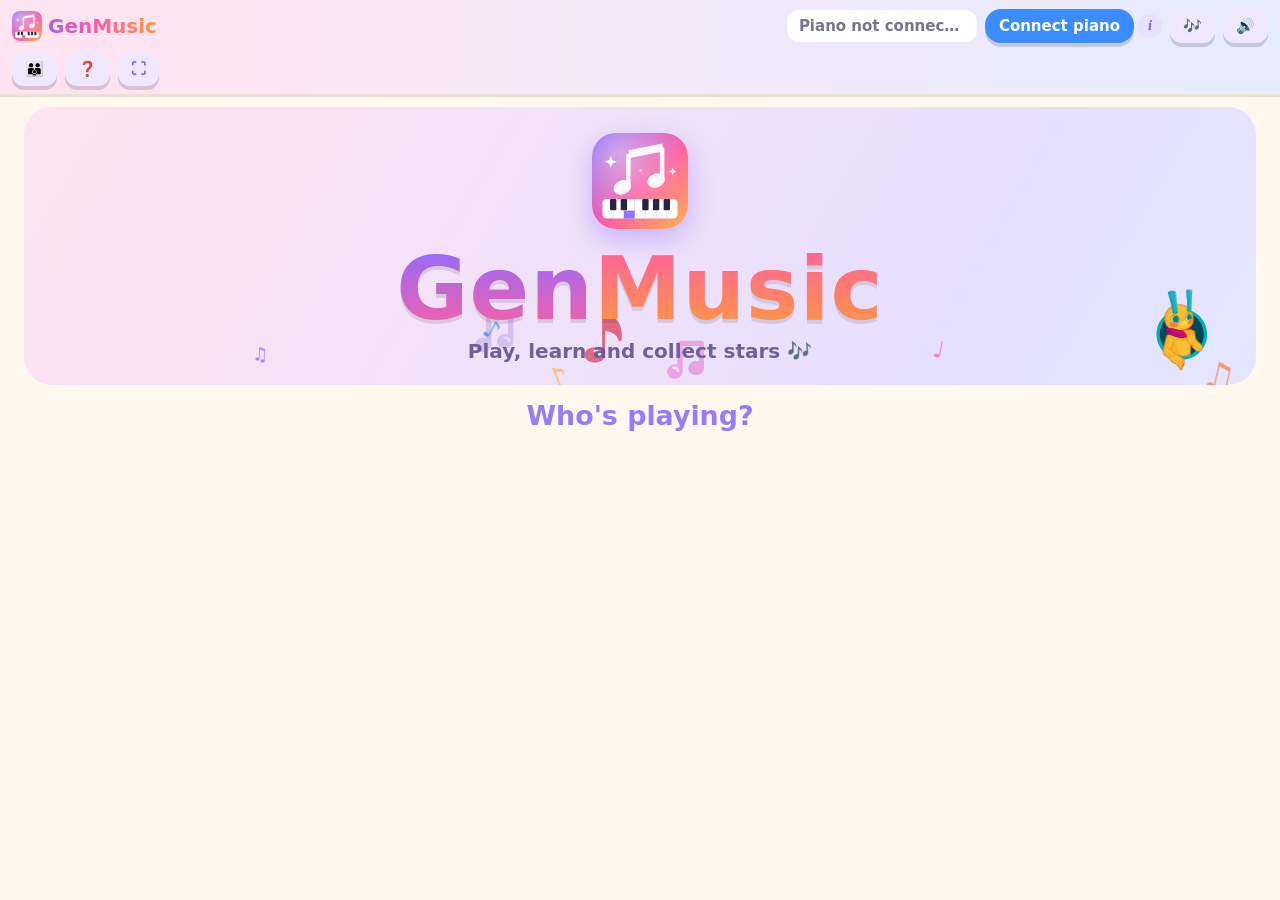
==== commit 754be3ca: "Practice: the 'Yes!' bubble floats over the music instead of pushing it down, so the highlight bar s" ====
--- a/index.html
+++ b/index.html
@@ -2,14 +2,14 @@
 <html lang="en">
 <head>
 <meta charset="utf-8">
-<meta name="app-version" content="20261128084556" data-updated="2026-11-28T08:45:56Z">
+<meta name="app-version" content="20261128084908" data-updated="2026-11-28T08:49:08Z">
 <meta name="viewport" content="width=device-width,initial-scale=1">
 <meta name="theme-color" content="#7b5cff">
 <title>GenMusic</title>
 <link rel="manifest" href="manifest.webmanifest">
 <link rel="icon" href="icon.svg" type="image/svg+xml">
 <link rel="apple-touch-icon" href="icon-192.png">
-<link rel="stylesheet" href="style.css?v=20261128084556">
+<link rel="stylesheet" href="style.css?v=20261128084908">
 </head>
 <body>
 <header>
@@ -143,16 +143,16 @@
 <canvas id="confetti"></canvas>
 <div id="loading" class="hidden">Loading music…</div>
 
-<script src="vendor/opensheetmusicdisplay.min.js?v=20261128084556"></script>
-<script src="app.js?v=20261128084556"></script>
-<script src="progress.js?v=20261128084556"></script>
-<script src="metronome.js?v=20261128084556"></script>
-<script src="help.js?v=20261128084556"></script>
-<script src="vendor/gsap.min.js?v=20261128084556"></script>
-<script src="celebrate.js?v=20261128084556"></script>
-<script src="anims.js?v=20261128084556"></script>
-<script src="home.js?v=20261128084556"></script>
-<script src="bgm.js?v=20261128084556"></script>
-<script src="chars.js?v=20261128084556"></script>
+<script src="vendor/opensheetmusicdisplay.min.js?v=20261128084908"></script>
+<script src="app.js?v=20261128084908"></script>
+<script src="progress.js?v=20261128084908"></script>
+<script src="metronome.js?v=20261128084908"></script>
+<script src="help.js?v=20261128084908"></script>
+<script src="vendor/gsap.min.js?v=20261128084908"></script>
+<script src="celebrate.js?v=20261128084908"></script>
+<script src="anims.js?v=20261128084908"></script>
+<script src="home.js?v=20261128084908"></script>
+<script src="bgm.js?v=20261128084908"></script>
+<script src="chars.js?v=20261128084908"></script>
 </body>
 </html>
--- a/style.css
+++ b/style.css
@@ -48,9 +48,12 @@
 .titleblock{max-width:34%}
 .titleblock p{font-size:18px;font-weight:800;margin:0;white-space:nowrap;overflow:hidden;text-overflow:ellipsis}
 .titleblock span{font-size:14px}
-#cheer,#cheer2{position:sticky;top:0;float:right;z-index:5;font-size:17px;font-weight:800;color:#fff;background:var(--green);border-radius:12px;padding:4px 12px;margin:2px}
+/* the "Yes!" bubble floats over the music: a zero-height sticky strip, so showing it never pushes the score down
+   (it used to, and the highlight bar was left behind above the notes) */
+#cheer,#cheer2{position:sticky;top:0;height:0;overflow:visible;z-index:5;display:flex;justify-content:flex-end;align-items:flex-start;pointer-events:none}
+#cheer>span,#cheer2>span{display:inline-block;margin:2px;font-size:17px;font-weight:800;color:#fff;background:var(--green);border-radius:12px;padding:4px 12px;box-shadow:0 3px 8px rgba(0,0,0,.15)}
 #cheer:empty,#cheer2:empty{display:none}
-#cheer.soft,#cheer2.soft{background:var(--orange)}
+#cheer.soft>span,#cheer2.soft>span{background:var(--orange)}
 .rollwrap{position:relative}.rollwrap #cheer2{position:absolute;right:8px;top:8px}
 .sheetcard{padding:6px;height:50vh;overflow:auto;-webkit-overflow-scrolling:touch;margin-bottom:10px}
 #sheet{min-height:120px}
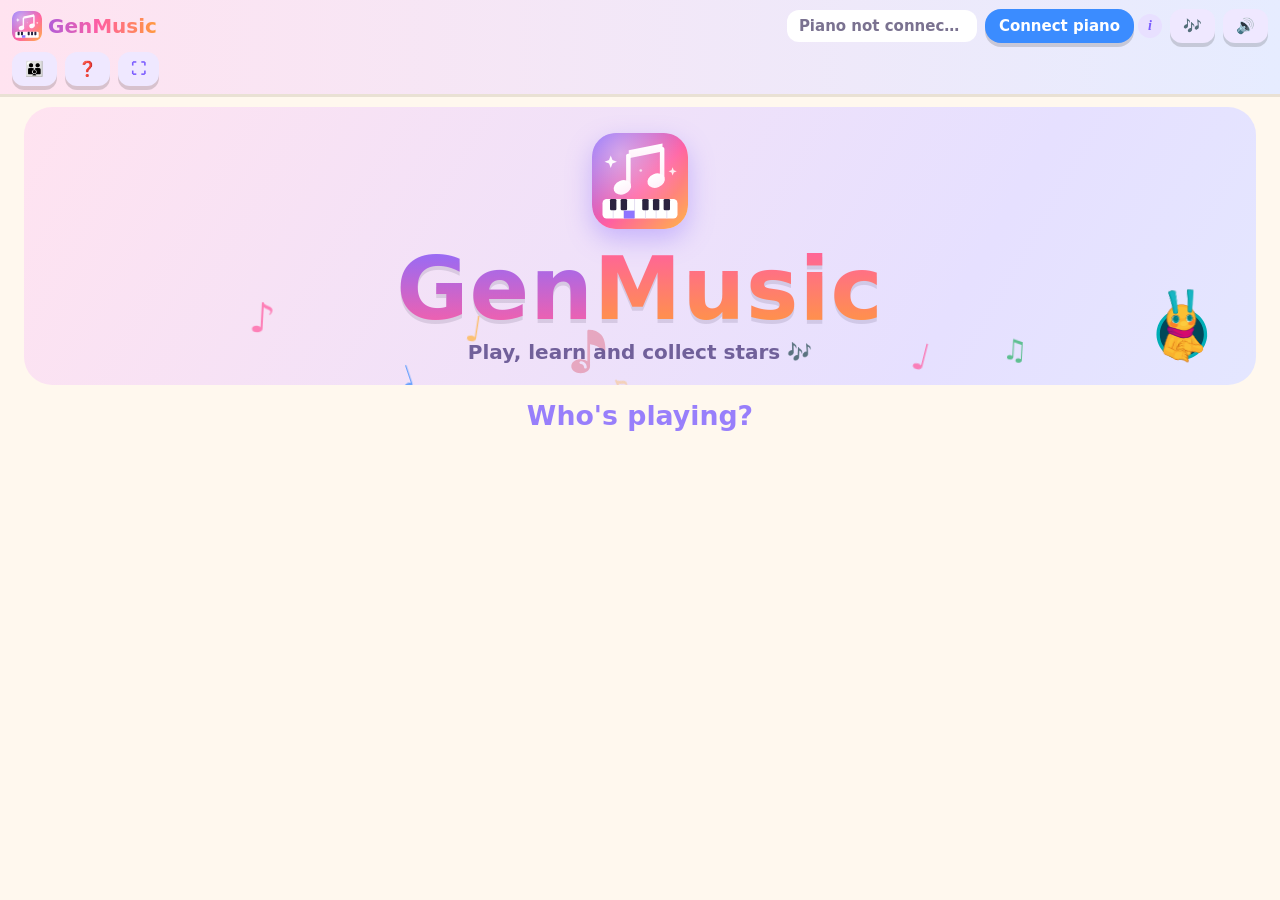
==== commit a5eb119a: "Background music: fix it never starting after a fresh page load (it waited forever for permission an" ====
--- a/index.html
+++ b/index.html
@@ -2,14 +2,14 @@
 <html lang="en">
 <head>
 <meta charset="utf-8">
-<meta name="app-version" content="20261128084908" data-updated="2026-11-28T08:49:08Z">
+<meta name="app-version" content="20261128085440" data-updated="2026-11-28T08:54:40Z">
 <meta name="viewport" content="width=device-width,initial-scale=1">
 <meta name="theme-color" content="#7b5cff">
 <title>GenMusic</title>
 <link rel="manifest" href="manifest.webmanifest">
 <link rel="icon" href="icon.svg" type="image/svg+xml">
 <link rel="apple-touch-icon" href="icon-192.png">
-<link rel="stylesheet" href="style.css?v=20261128084908">
+<link rel="stylesheet" href="style.css?v=20261128085440">
 </head>
 <body>
 <header>
@@ -96,6 +96,7 @@
       <img src="icon.svg" alt="" class="heroIcon">
       <h1 class="logo" id="logo">GenMusic</h1>
       <p class="tag">Play, learn and collect stars 🎶</p>
+      <p class="taphint">🎵 Tap anywhere to start the music</p>
       <div class="lot heroBuddy" data-lot="buddy"></div>
     </div>
     <h2 class="who">Who's playing?</h2>
@@ -143,16 +144,16 @@
 <canvas id="confetti"></canvas>
 <div id="loading" class="hidden">Loading music…</div>
 
-<script src="vendor/opensheetmusicdisplay.min.js?v=20261128084908"></script>
-<script src="app.js?v=20261128084908"></script>
-<script src="progress.js?v=20261128084908"></script>
-<script src="metronome.js?v=20261128084908"></script>
-<script src="help.js?v=20261128084908"></script>
-<script src="vendor/gsap.min.js?v=20261128084908"></script>
-<script src="celebrate.js?v=20261128084908"></script>
-<script src="anims.js?v=20261128084908"></script>
-<script src="home.js?v=20261128084908"></script>
-<script src="bgm.js?v=20261128084908"></script>
-<script src="chars.js?v=20261128084908"></script>
+<script src="vendor/opensheetmusicdisplay.min.js?v=20261128085440"></script>
+<script src="app.js?v=20261128085440"></script>
+<script src="progress.js?v=20261128085440"></script>
+<script src="metronome.js?v=20261128085440"></script>
+<script src="help.js?v=20261128085440"></script>
+<script src="vendor/gsap.min.js?v=20261128085440"></script>
+<script src="celebrate.js?v=20261128085440"></script>
+<script src="anims.js?v=20261128085440"></script>
+<script src="home.js?v=20261128085440"></script>
+<script src="bgm.js?v=20261128085440"></script>
+<script src="chars.js?v=20261128085440"></script>
 </body>
 </html>
--- a/style.css
+++ b/style.css
@@ -236,3 +236,6 @@
   padding:6px 12px;border-radius:16px;border:3px solid var(--purple);box-shadow:0 4px 0 rgba(0,0,0,.12)}
 #charPop.left .bubble{left:20%}
 #charPop.right .bubble{right:20%}
+.taphint{display:none;position:relative;z-index:1;margin:8px auto 0;width:max-content;background:#fff;color:var(--purple);font-weight:800;font-size:15px;padding:4px 12px;border-radius:14px;animation:taphint 1.6s ease-in-out infinite}
+body.sound-locked .taphint{display:block}
+@keyframes taphint{0%,100%{transform:scale(1)}50%{transform:scale(1.07)}}
